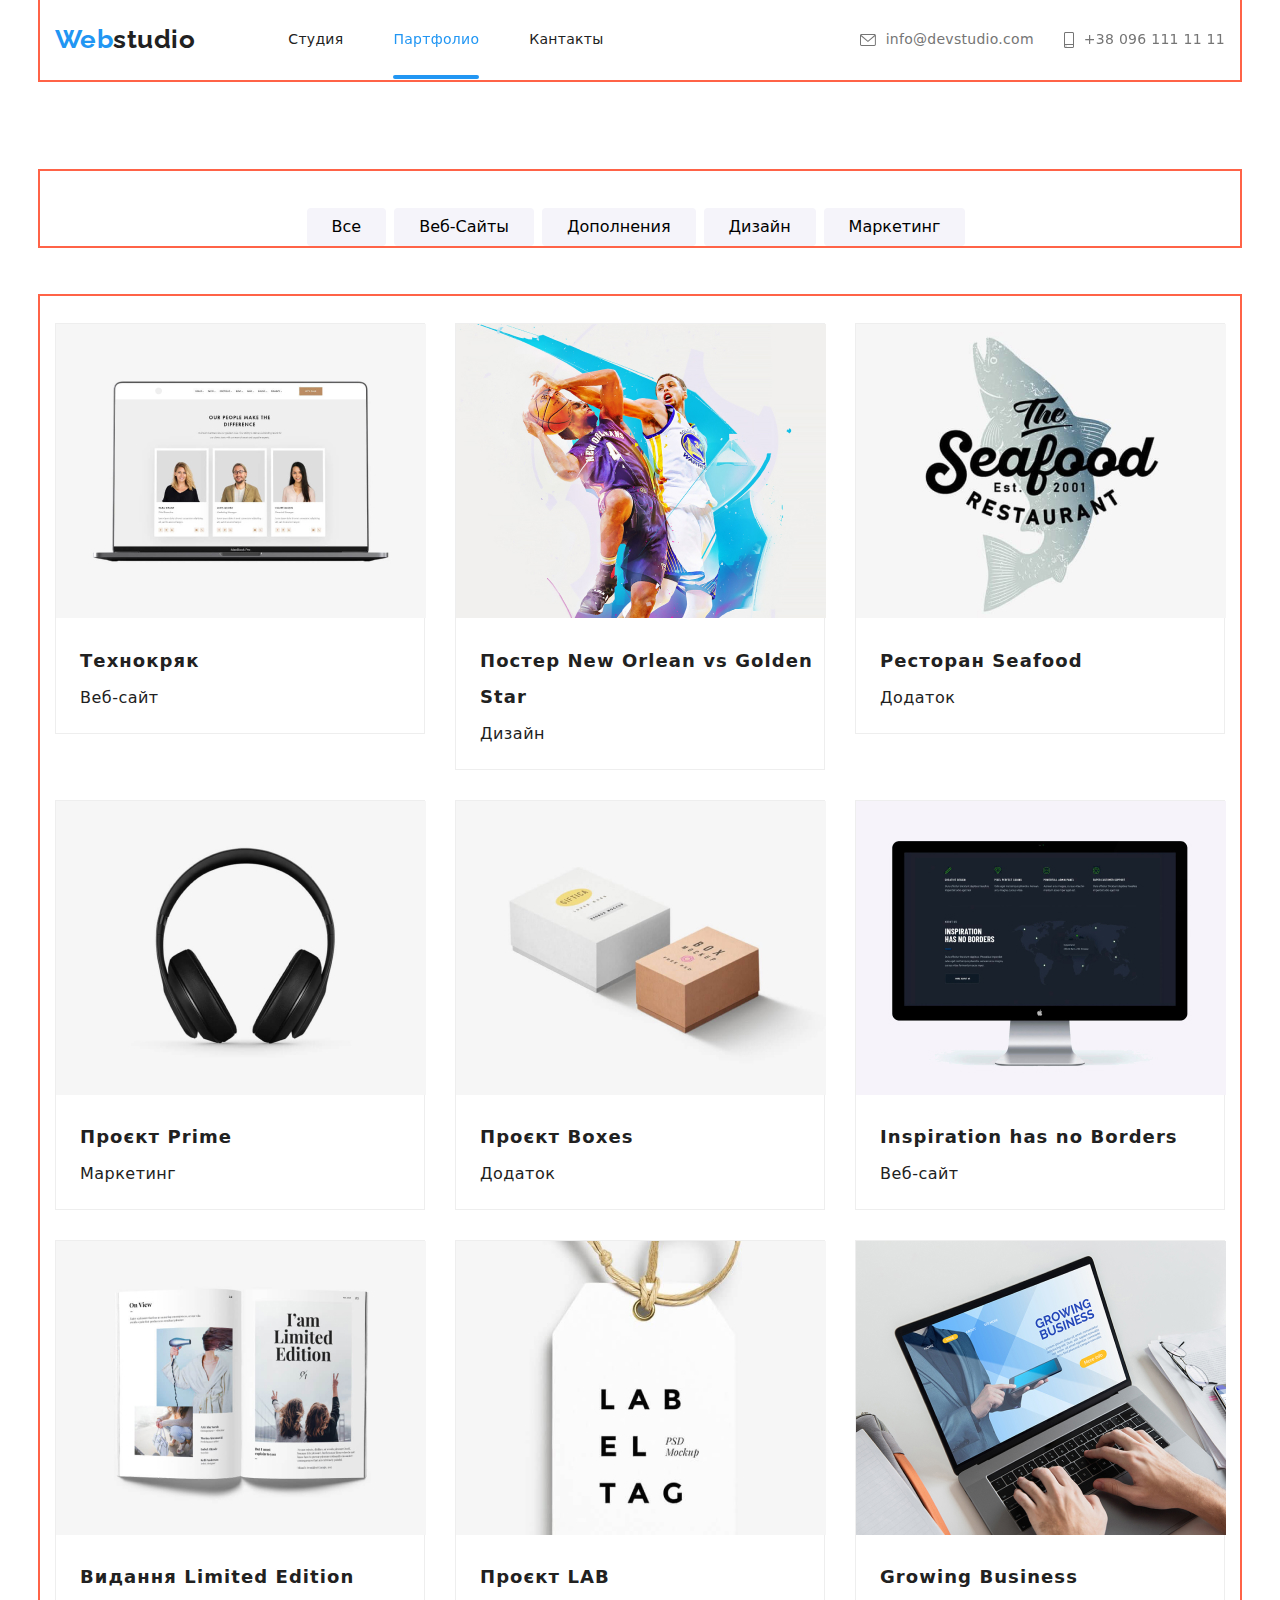
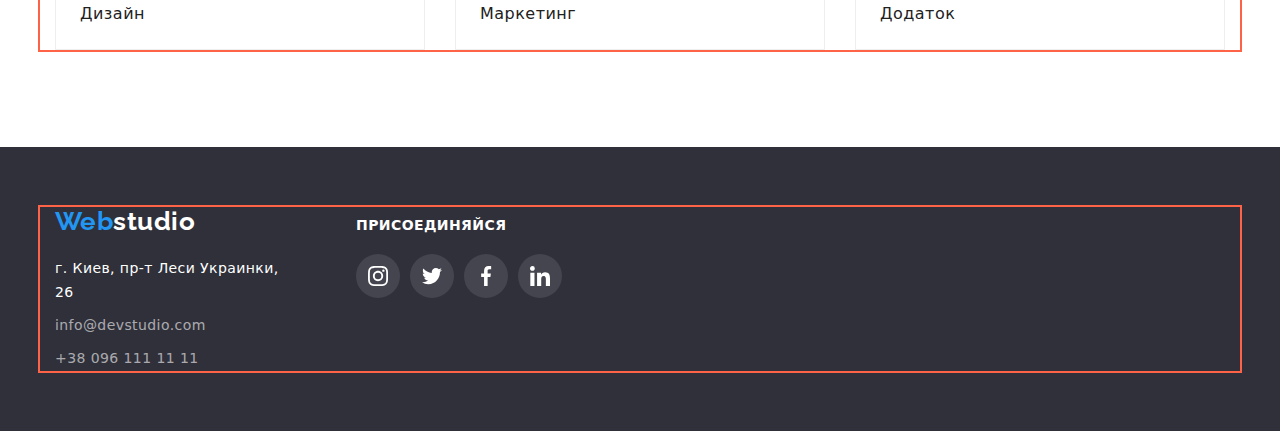
==== portfolio.html @ 95841db0 "скопировал с прошлого" ====
<!DOCTYPE html>
<html lang="ru">
  <head>
    <meta charset="UTF-8" />
    <meta name="viewport" content="width=device-width, initial-scale=1.0" />
    <title>Portfolio</title>
    <link rel="stylesheet" href="./css/styles.css" />
    <link
      href="https://fonts.googleapis.com/css2?family=Raleway:wght@100..900&family=Roboto:wght@100;300;400;500;700;900&display=swap"
      rel="stylesheet"
    />
    <link
      rel="stylesheet"
      href="https://cdnjs.cloudflare.com/ajax/libs/modern-normalize/3.0.1/modern-normalize.min.css"
    />
  </head>

  <body>
    <!-- Шапка Сайта -->
    <header class="page-header">
      <div class="container flex-header">
        <nav class="site-nav">
          <a href="./index.html" class="logo"
            ><span class="accent">Web</span>studio</a
          >
          <ul class="navigation-list list">
            <li class="item">
              <a href="./index.html" class="link">Студия</a>
            </li>
            <li class="item">
              <a href="./portfolio.html" class="link link-current">Партфолио</a>
            </li>
            <li class="item"><a href="" class="link">Кантакты</a></li>
          </ul>
        </nav>
        <address class="address-header">
          <ul class="link-list list">
            <li class="item">
              <a href="mailto:info@devstudio.com" class="link mail">
                <svg class="envelope" width="16" height="12">
                  <use href="./images/symbol-defs.svg#envelope"></use>
                </svg>
                info@devstudio.com</a
              >
            </li>
            <li class="item">
              <a href="tel:+380961111111 " class="link tel">
                <svg class="smartphone" width="10" height="16">
                  <use href="./images/symbol-defs.svg#smartphone"></use>
                </svg>
                +38 096 111 11 11</a
              >
            </li>
          </ul>
        </address>
      </div>
    </header>
    <!-- Главное Наполнение Сайта -->
    <main class="page-main">
      <!-- Навигация Портфолио -->
      <section class="section-button">
        <div class="container">
          <h1 class="zero-button">кнопки</h1>
          <ul class="list list-button">
            <li class="item">
              <button type="button" class="button">Все</button>
            </li>
            <li class="item">
              <button type="button" class="button">Веб-Сайты</button>
            </li>
            <li class="item">
              <button type="button" class="button">Дополнения</button>
            </li>
            <li class="item">
              <button type="button" class="button">Дизайн</button>
            </li>
            <li class="item">
              <button type="button" class="button">Маркетинг</button>
            </li>
          </ul>
        </div>
      </section>
      <!-- Разделы Карточек В Профиле -->
      <section class="section-images">
        <div class="container">
          <h2 class="zero-list">разделы</h2>
          <ul class="list list-images">
            <li class="item">
              <div class="card-text-images">
                <img
                  src="./images/ImageFromPortfolio/ImgPr1.jpg"
                  alt="Технокряк"
                  width="370"
                />
                <h3 class="title">Технокряк</h3>
                <p class="subtitle">Веб-сайт</p>
              </div>
            </li>
            <li class="item">
              <div class="card-text-images">
                <img
                  src="./images/ImageFromPortfolio/ImgPr2.jpg"
                  alt="Постер New Orlean vs Golden Star"
                  width="370"
                />
                <h3 class="title">Постер New Orlean vs Golden Star</h3>
                <p class="subtitle">Дизайн</p>
              </div>
            </li>
            <li class="item">
              <div class="card-text-images">
                <img
                  src="./images/ImageFromPortfolio/ImgPr3.jpg"
                  alt="Ресторан Seafood"
                  width="370"
                />
                <h3 class="title">Ресторан Seafood</h3>
                <p class="subtitle">Додаток</p>
              </div>
            </li>
            <li class="item">
              <div class="card-text-images">
                <img
                  src="./images/ImageFromPortfolio/ImgPr4.jpg"
                  alt="Проєкт Prime"
                  width="370"
                />
                <h3 class="title">Проєкт Prime</h3>
                <p class="subtitle">Маркетинг</p>
              </div>
            </li>
            <li class="item">
              <div class="card-text-images">
                <img
                  src="./images/ImageFromPortfolio/ImgPr5.jpg"
                  alt="Проєкт Boxes"
                  width="370"
                />
                <h3 class="title">Проєкт Boxes</h3>
                <p class="subtitle">Додаток</p>
              </div>
            </li>
            <li class="item">
              <div class="card-text-images">
                <img
                  src="./images/ImageFromPortfolio/ImgPr6.jpg"
                  alt="Inspiration has no Borders"
                  width="370"
                />
                <h3 class="title">Inspiration has no Borders</h3>
                <p class="subtitle">Веб-сайт</p>
              </div>
            </li>
            <li class="item">
              <div class="card-text-images">
                <img
                  src="./images/ImageFromPortfolio/ImgPr7.jpg"
                  alt="Видання Limited Edition"
                  width="370"
                />
                <h3 class="title">Видання Limited Edition</h3>
                <p class="subtitle">Дизайн</p>
              </div>
            </li>
            <li class="item">
              <div class="card-text-images">
                <img
                  src="./images/ImageFromPortfolio/ImgPr8.jpg"
                  alt="Проєкт LAB"
                  width="370"
                />
                <h3 class="title">Проєкт LAB</h3>
                <p class="subtitle">Маркетинг</p>
              </div>
            </li>
            <li class="item">
              <div class="card-text-images">
                <img
                  src="./images/ImageFromPortfolio/ImgPr9.jpg"
                  alt="Growing Business"
                  width="370"
                />
                <h3 class="title">Growing Business</h3>
                <p class="subtitle">Додаток</p>
              </div>
            </li>
          </ul>
        </div>
      </section>
    </main>
    <!-- Футер -->
    <footer class="page-footer">
      <div class="container">
        <div class="div-footer">
          <div class="address-div">
            <a href="./index.html" class="logo"
              ><span class="accent">Web</span>studio</a
            >
            <address class="address-footer">
              <ul class="list link-list-footer">
                <li class="item adrs">
                  <a  href="" class="street-address">г. Киев, пр-т Леси Украинки, 26</a>
                </li>
                <li class="item adrs">
                  <a href="mailto:info@devstudio.com" class="link"
                    >info@devstudio.com</a
                  >
                </li>
                <li class="item ads">
                  <a href="tel:+380961111111" class="link">+38 096 111 11 11</a>
                </li>
              </ul>
            </address>
          </div>
          <div class="socient-link-footer">
            <h2 class="title">Присоединяйся</h2>
            <ul class="social-list-link list">
              <li class="social-link">
                <a href="" class="link-bg-footer">
                  <svg class="social-icon-footer" width="20" height="20">
                    <use href="./images/symbol-defs.svg#instagram"></use>
                  </svg>
                </a>
              </li>
              <li class="social-link">
                <a href="" class="link-bg-footer">
                  <svg class="social-icon-footer" width="20" height="20">
                    <use href="./images/symbol-defs.svg#twitter-1-2"></use>
                  </svg>
                </a>
              </li>
              <li class="social-link">
                <a href="" class="link-bg-footer">
                  <svg class="social-icon-footer" width="20" height="20">
                    <use href="./images/symbol-defs.svg#facebook"></use>
                  </svg>
                </a>
              </li>
              <li class="social-link">
                <a href="" class="link-bg-footer">
                  <svg class="social-icon-footer" width="20" height="20">
                    <use href="./images/symbol-defs.svg#linkedin"></use>
                  </svg>
                </a>
              </li>
            </ul>
          </div>
        </div>
      </div>
    </footer>
  </body>
</html>
---- css/styles.css ----
:root {
  --primary-text-color: #212121;
  --accent-color: #2196f3;
  --secondary-text-color: #757575;
  --white-text-color: #ffffff;
  --grey-button-color: #f5f4fa;
  --cubik-linear:cubic-bezier(0.4, 0, 0.2, 1);
}
/* глобальное оформление/настройки/значения */
html {
  box-sizing: border-box;

  *,
  *::before,
  *::after {
    box-sizing: inherit;
  }
}

body {
  color: var(--primary-text-color);
  font-family: Roboto, sans-serif;
  letter-spacing: 0.03em;
  padding-top: 80px;
  position: relative;
}

.navigation-list .link,
.address-header .link,
.logo,
.address-footer .link {
  text-decoration: none;
}

.list,
.title , .item{
  padding: 0px;
  list-style-type: none;
  margin: 0px;
}

.container {
  width: 1200px;
  padding-left: 15px;
  padding-right: 15px;
  margin-left: auto;
  margin-right: auto;
  outline: 2px solid tomato;
}


/* Оформление header  */

/* Логотив в Шапке и Футере */

.accent {
  color: var(--accent-color);
  font-family: Raleway, sans-serif;
  font-size: 26px;
  font-weight: 700;
  line-height: 1.15;
}
.page-header .logo {
  margin-right: 93px;

  color: var(--primary-text-color);
  font-family: Raleway, sans-serif;

  font-size: 26px;
  font-weight: 700;
  line-height: 1.15;
}
.page-footer .logo {
  color: var(--white-text-color);
  font-family: Raleway;
  font-size: 26px;
  font-weight: 700;
  line-height: 1.15;
  margin-bottom:20px;
}



/* Главная навигация */
.page-header{
  top: 0;
  position: fixed;
  width: 100%;
  background-color: var(--white-text-color);
  z-index: 100;
}
.page-header .container{
  display: flex;
  align-items: center;
  justify-content: space-between;
}

.site-nav {
  align-items: center;
  display: flex;
}
.navigation-list {
  display: flex;
}
.navigation-list .item:not(:last-child) {
  margin-right: 50px;
}

.navigation-list .link,
.navigation-list {
  padding-top: 32px;
  padding-bottom: 32px;

  color: var(--primary-text-color);

  font-size: 14px;
  font-weight: 500;
  line-height: 1.14;
  letter-spacing: 0.02em;

  transition:color 250ms var(--cubik-linear) ;
}

.navigation-list .link:hover,
.navigation-list .link:focus {
  color: var(--accent-color);

}
.navigation-list .link-current {
  color: var(--accent-color);
position: relative;
}
.link-current::after{
  position: absolute;
bottom: 0;

  content: "";
  display: block;
  width: 100%;
  height: 4px;
  background-color: var(--accent-color);
  border-radius: 2px;

}

/*  Оформление mail phone */

.address-header {
  display: flex;
  align-items: center;
  margin-left: auto;
  font-style: normal;
}

.link-list {
  align-items: center;
  display: flex;
justify-content: space-between;
}
.link-list:not(:last-child) {
  margin-right: 30px;
}

.address-header .link {
  color: var(--secondary-text-color);
  transition: color 250ms var(--cubik-linear);

  font-size: 14px;
  font-weight: 500;
  line-height: 1.14;
  letter-spacing: 0.02em;
}

.link-list .link {
  padding-top: 32px;
  padding-bottom: 32px;
}

.link-list .item:not(:last-child) {
  margin-right: 30px;
}

.link-list .link:hover , .link-list .link:focus{ 
  color: var(--accent-color);
}

.mail,
.tel {
  display: flex;
  align-items: center;
}

.envelope,
.smartphone {
  fill: var(--secondary-text-color);
  margin-right: 10px;
  transition: fill 250ms var(--cubik-linear);
}

.mail:hover .envelope,
.mail:focus .envelope,
.tel:hover .smartphone,
.tel:focus .smartphone
{
  fill: var(--accent-color);
}


/* Оформление Main  */


/* оформление hero  */
.hero {
  margin-left: auto;
  margin-right: auto;
  max-width: 1600px;
  text-align: center;
  padding-top: 200px;
  padding-bottom: 200px;

  background-color: #2f303a;
  background-image: url(../images/img-hiro.jpg),
    linear-gradient(to right, rgba(47, 48, 58, 0.4), rgba(47, 48, 58, 0.4));
  background-repeat: no-repeat;
  background-size: contain;
  background-position: center;
}

.hero-title {
  text-align: center;
  margin: 0;
  margin-bottom: 30px;
  margin-left: auto;
  margin-right: auto;
  width: 696px;
  text-transform: uppercase;

  color: #ffffff;

  font-size: 44px;
  font-weight: 900;
  line-height: 1.36;
  letter-spacing: 0.06em;
}
.hero-button {
position: relative;
  display:flex;
margin-left: auto;
margin-right: auto;
  align-items: center;

  border-radius: 4px;
  padding: 10px 32px;
  border: 0px;

  color: #ffffff;
  background-color: #2196f3;
  transition: background-color 250ms var(--cubik-linear),
  color 250ms var(--cubik-linear);

  cursor: pointer;
  font-size: 16px;
  font-weight: 700;
  line-height: 1.87;
  letter-spacing: 0.06em;
}

.hero-button::after{
  
  content: "";
  width: 20px;
  height: 20px;
  background-color: tomato;
  margin-left: 5px;
  transition: transform 250ms var(--cubik-linear);
}

.hero-button:hover::after ,.hero-button:focus::after{
  transform: translateY(-35px);
}

.hero-button::before{
  position: absolute;
  top: 50%;
  right: 32px;
transform: translateY(calc(-50% + 35px));
transition: transform 250ms var(--cubik-linear);

  content: "";
  width: 20px;
  height: 20px;
  background-color: blue;;
}

.hero-button:hover::before ,.hero-button:focus::before{
transform: translateY(-50% );
}

.hero-button:focus,
.hero-button:hover {
  color: var(--accent-color);
  background-color:var(--white-text-color);
}


/* Офорнмление section-warninig */
.zero-title {
  margin: 0;
  color: var(--white-text-color);
}
.section-warning {
  margin-top: 94px;
}

.list-warning {
  display: flex;
}

.list-warning .item {
  margin-left: auto;
  margin-right: auto;
  width: 270px;
}
.list-warning .item:not(:last-child) {
  margin-right: 30px;
}

.list-warning .title {
  margin: 0;
  margin-bottom: 10px;

  font-size: 14px;
  line-height: 1.14;
  letter-spacing: 0.03em;
  text-transform: uppercase;
}

.list-warning .subtitle {
  margin: 0;

  font-size: 14px;
  line-height: 1.71;
  letter-spacing: 0.03em;

  color: var(--secondary-text-color);
}

.warning-bg-icon {
  display: flex;
  width: 270px;
  height: 120px;
  margin-bottom: 30px;
  background-color: var(--grey-button-color);
  border-radius: 4px;
  display: flex;
  justify-content: center;
  align-items: center;
}

/* Оформление "Чем мы занимаемся/section-work" */

.work-list {
  display: flex;
  justify-content: space-between;
}
.work-list{
  height: 294px;
}
.section-work {
  margin-bottom: 94px;
  margin-top: 94px;

}
.section-work .title-work{
    margin-bottom: 50px;
  margin-top: 0px;

  font-size: 36px;
  line-height: 1.16;
  letter-spacing: 0.03em;
  text-align: center;
}

/* Оформление "Наша Каманда/section-team" */
.section-team {
  background-color: #f5f4fa;
  padding-bottom: 94px;
}

.section-team .title-team {
  margin-bottom: 50px;
  margin-top: 0px;
  padding-top: 94px;

  font-size: 36px;
  line-height: 1.16;
  letter-spacing: 0.03em;
  text-align: center;
}

.team-list {
  display: flex;
  align-items: center;
  justify-content: space-between;
}

.team-list .title {
  margin: 0px;
  text-align: center;

  font-size: 16px;
  font-weight: 500;
  line-height: 1.12;
  letter-spacing: 0.03em;
}

.team-list .subtitle {
  margin: 0;
  margin-top: 10px;
  color: var(--secondary-text-color);
  text-align: center;
}

.card-text {
  background-color: var(--white-text-color);
  box-shadow: 0px 2px 1px 0px rgba(0, 0, 0, 0.2),
    0px 1px 1px 0px rgba(0, 0, 0, 0.14), 0px 1px 3px 0px rgba(0, 0, 0, 0.12);
}


/* Оформление иконок */

.social-list-link {
  display: flex;
  padding: 0px;
  justify-content: space-between;
  width: 206px;
  margin-right: auto;
  margin-left: auto;
}

.social-icon {
  fill: #afb1b8;
}

.link-bg {
  display: block;
  padding-top: 12px;
  padding-bottom: 12px;
  width: 44px;
  height: 44px;
  border-radius: 50%;
  text-align: center;
  margin-bottom: 30px;
  margin-top: 16px;
}

.link-bg:hover,
.link-bg:focus {
  border-radius: 50%;
  background-color: var(--accent-color);
}

.link-bg:hover .social-icon,
.link-bg:focus .social-icon {
  fill: var(--white-text-color);
}

/* Оформление Постоянных Клиентов/section-company */

.section-company{
  margin-top: 94px;
  margin-bottom: 94px;
}

.list-company{
  display: flex;
  justify-content: space-between;
}

.section-company .title-company{
  margin-bottom: 50px;
  text-align: center;
}

.list-company .item{
  height: 92px;
}

.icon-company{
  fill:#AFB1B8 ;
  width: 170px;
  height: 92px;
border:1px solid #AFB1B8;
border-radius: 4px;
}

.icon-company:hover ,.icon-company:focus{
    fill:var(--accent-color) ;
border:1px solid var(--accent-color);
border-radius: 4px;
}


/* main portfolio */


/* Оформление Навигация Портфолио  */
.section-button {
  align-items: center;
  margin-top: 91px;
}

.list-button {
  display: flex;
  justify-content:center;
  height: 38px;
}

.zero-button {
  color: var(--white-text-color);
  margin: 0px;
}

.list-button .button {
  padding: 6px 25px;
  border: 0;
  border-radius: 4px;

  background-color: var(--grey-button-color);
  font-size: 16px;
  font-weight: 500;
  line-height: 1.62;
}

.list-button .item {
  margin-right: 8px;
  margin-bottom: 16px;
}

.list-button .button:hover,
.list-button .button:focus {
  background-color: var(--accent-color);
  color: var(--white-text-color);
  box-shadow: 0px 2px 2px 0px rgba(0, 0, 0, 0.12),
    0px 1px 2px 0px rgba(0, 0, 0, 0.08), 0px 3px 1px 0px rgba(0, 0, 0, 0.1);
}


/* Оформление Раздела Карточек В Профиле */
.section-images {
  margin-bottom: 97px;
  margin-top: 50px;
}

.list-images {
  display: flex;
  flex-wrap: wrap;
  justify-content: space-between;
}

.zero-list {
  color: var(--white-text-color);
  margin: 0px;
}

.list-images .title {
  font-size: 18px;
  line-height: 2;
  letter-spacing: 0.06em;
  margin: 0;
  margin-bottom: 4px;
  margin-top: 20px;
  margin-left: 24px;
}
.list-images .subtitle {
  font-size: 16px;
  font-weight: 400;
  line-height: 1.87;
  margin: 0;
  margin-bottom: 20px;
  margin-left: 24px;
}

.list-images .item {
  margin-right: 30px;
  margin-bottom: 30px;
}

.list-images .item:nth-child(3n) {
  margin-right: 0px;
}
.list-images .item:nth-last-child(-n + 3) {
  margin-bottom: 0px;
}

.card-text-images {
  width: 370px;
  border: 1px solid rgb(238, 238, 238);
}

.card-text-images:hover,
.card-text-images:focus {
  box-shadow: 1px 4px 6px 0px rgba(0, 0, 0, 0.16),
    0px 4px 4px 0px rgba(0, 0, 0, 0.06), 0px 1px 1px 0px rgba(0, 0, 0, 0.12);
}




/* Оформление Футера  */

.div-footer {
  display: flex;
  align-items: baseline;
}

.page-footer {
  background-color: #2f303a;
  padding-top: 60px;
  padding-bottom: 60px;
}

.address-div {
  width: 231px;
  margin-right: 70px;
}

.street-address{
  display: inline-block;
font-size: 14px;
line-height: 1.71;
letter-spacing: 0.03em;
color: var(--white-text-color);
font-style: normal;
text-decoration: none;
margin-top:20px ;
}

.link-list-footer .link {
font-style: normal;
color: rgba(255, 255, 255, 0.6);
font-size: 14px;
line-height: 1.71;
letter-spacing: 0.03em;
}

.link-list-footer .link:hover,
.link-list-footer .link :focus,
.link-list-footer .street-address:hover,
.link-list-footer .street-address:focus {
  color: var(--accent-color);
}

.link-list-footer .adrs:not(:last-child) {
  margin-bottom: 9px;
}


/* Оформление "Присоединяйся" */

.socient-link-footer {
  width: 206px;
}

.socient-link-footer .title {
  color: var(--white-text-color);
  font-size: 14px;
  font-weight: 700;
  line-height: 1.14;
  letter-spacing: 0.03em;
  text-transform: uppercase;
  margin-bottom: 20px;
}

/* Иконки  */
.social-icon-footer {
  fill: var(--white-text-color);
}

.link-bg-footer   {
  display: block;
  padding-top: 12px;
  padding-bottom: 12px;
  width: 44px;
  height: 44px;
  border-radius: 50%;
  text-align: center;
  background-color: rgba(255, 255, 255, 0.1);
}

.link-bg-footer:hover,
.link-bg-footer:focus {
  background-color: var(--accent-color);
}
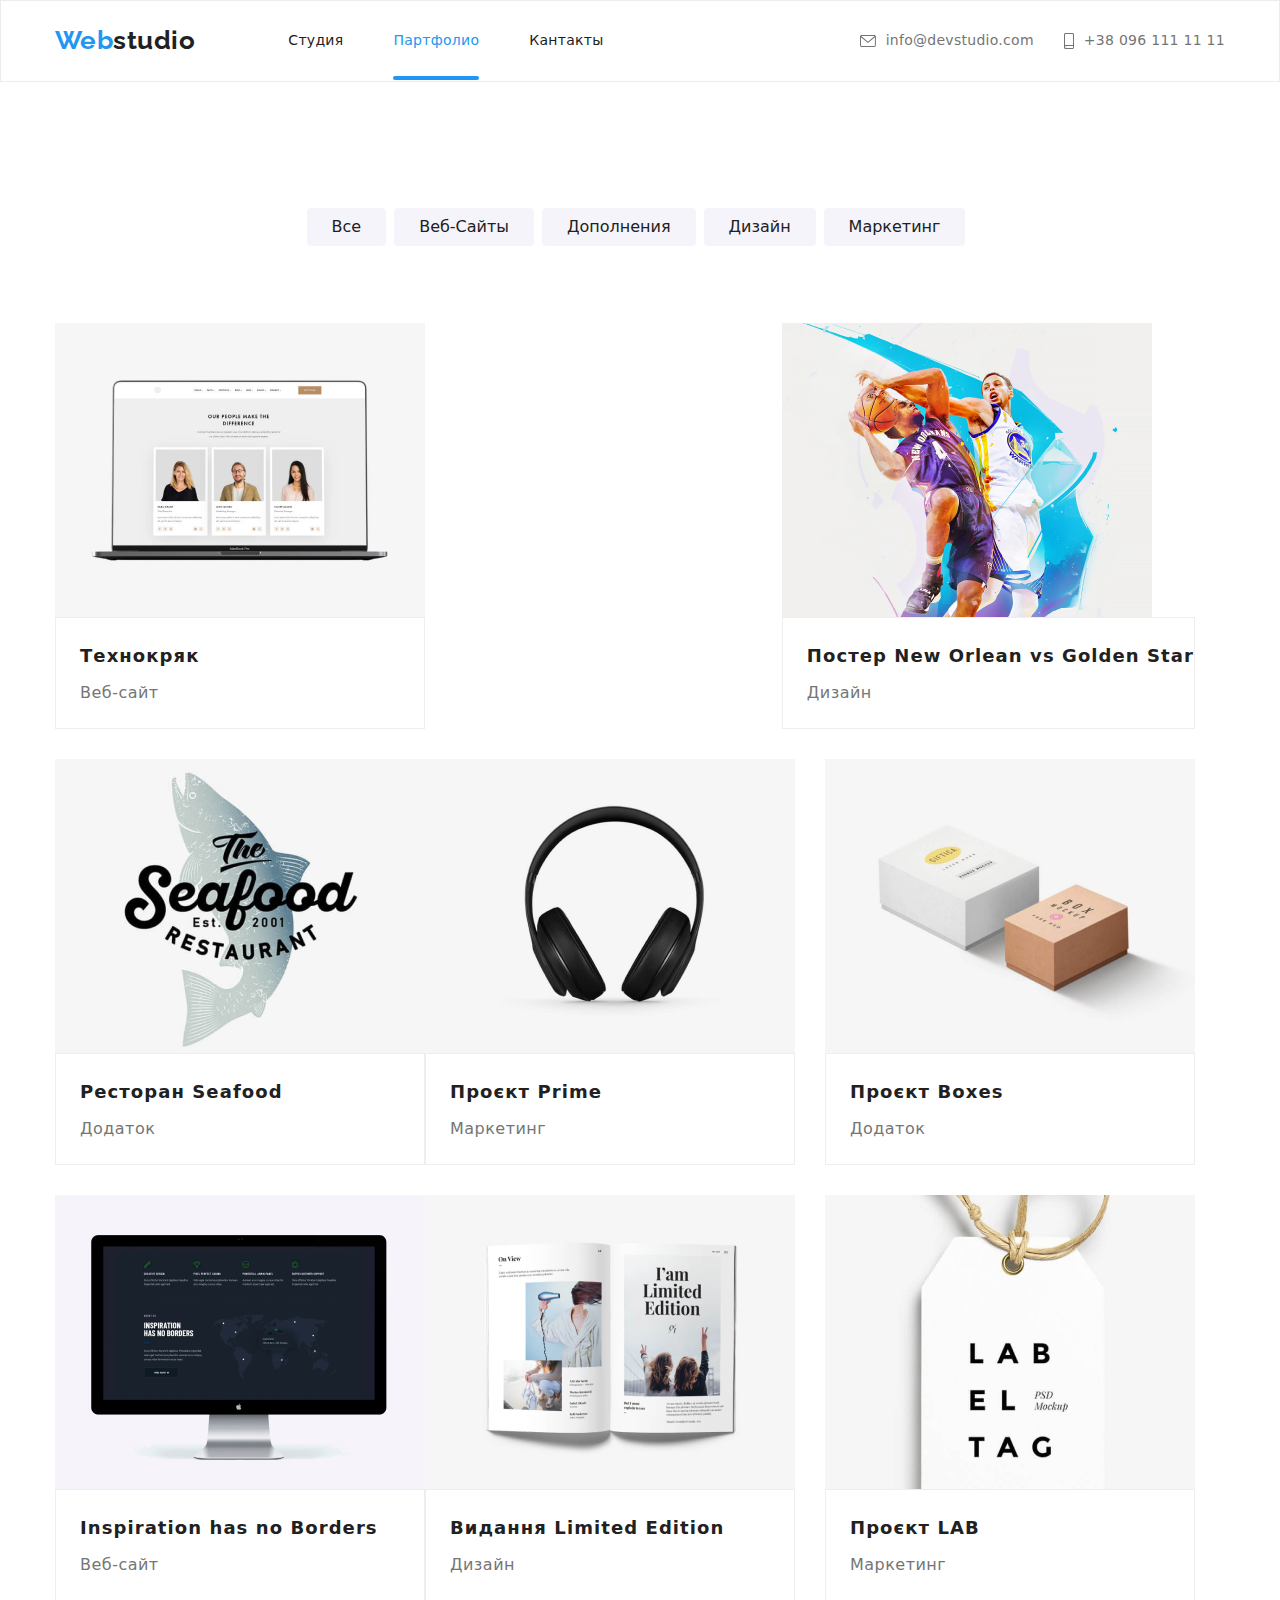
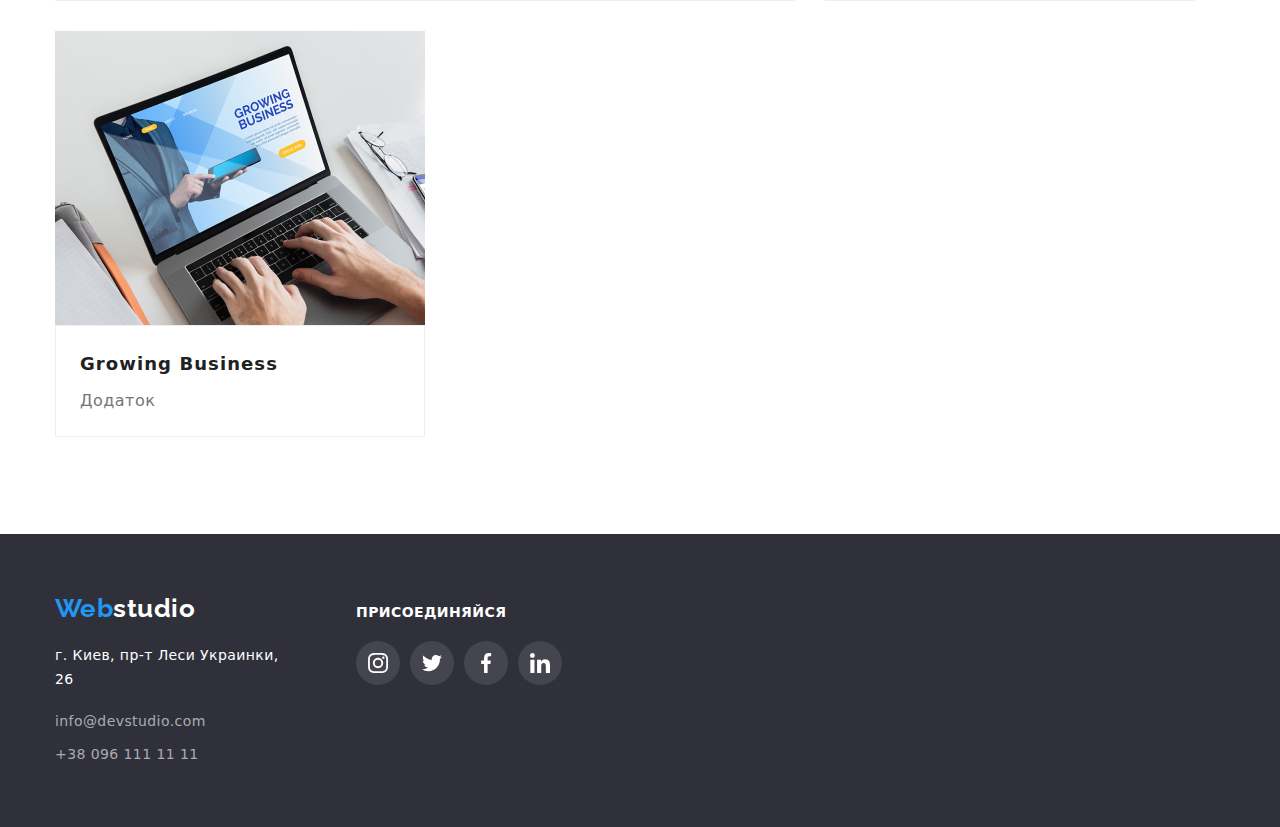
==== commit e3bc094e: "скопировал прошлую работу пятого номера" ====
--- a/portfolio.html
+++ b/portfolio.html
@@ -86,103 +86,211 @@
           <h2 class="zero-list">разделы</h2>
           <ul class="list list-images">
             <li class="item">
-              <div class="card-text-images">
-                <img
-                  src="./images/ImageFromPortfolio/ImgPr1.jpg"
-                  alt="Технокряк"
-                  width="370"
-                />
-                <h3 class="title">Технокряк</h3>
-                <p class="subtitle">Веб-сайт</p>
-              </div>
-            </li>
-            <li class="item">
-              <div class="card-text-images">
-                <img
-                  src="./images/ImageFromPortfolio/ImgPr2.jpg"
-                  alt="Постер New Orlean vs Golden Star"
-                  width="370"
-                />
-                <h3 class="title">Постер New Orlean vs Golden Star</h3>
-                <p class="subtitle">Дизайн</p>
-              </div>
-            </li>
-            <li class="item">
-              <div class="card-text-images">
-                <img
-                  src="./images/ImageFromPortfolio/ImgPr3.jpg"
-                  alt="Ресторан Seafood"
-                  width="370"
-                />
-                <h3 class="title">Ресторан Seafood</h3>
-                <p class="subtitle">Додаток</p>
-              </div>
-            </li>
-            <li class="item">
-              <div class="card-text-images">
-                <img
-                  src="./images/ImageFromPortfolio/ImgPr4.jpg"
-                  alt="Проєкт Prime"
-                  width="370"
-                />
-                <h3 class="title">Проєкт Prime</h3>
-                <p class="subtitle">Маркетинг</p>
-              </div>
-            </li>
-            <li class="item">
-              <div class="card-text-images">
-                <img
-                  src="./images/ImageFromPortfolio/ImgPr5.jpg"
-                  alt="Проєкт Boxes"
-                  width="370"
-                />
-                <h3 class="title">Проєкт Boxes</h3>
-                <p class="subtitle">Додаток</p>
-              </div>
-            </li>
-            <li class="item">
-              <div class="card-text-images">
-                <img
-                  src="./images/ImageFromPortfolio/ImgPr6.jpg"
-                  alt="Inspiration has no Borders"
-                  width="370"
-                />
-                <h3 class="title">Inspiration has no Borders</h3>
-                <p class="subtitle">Веб-сайт</p>
-              </div>
-            </li>
-            <li class="item">
-              <div class="card-text-images">
-                <img
-                  src="./images/ImageFromPortfolio/ImgPr7.jpg"
-                  alt="Видання Limited Edition"
-                  width="370"
-                />
-                <h3 class="title">Видання Limited Edition</h3>
-                <p class="subtitle">Дизайн</p>
-              </div>
-            </li>
-            <li class="item">
-              <div class="card-text-images">
-                <img
-                  src="./images/ImageFromPortfolio/ImgPr8.jpg"
-                  alt="Проєкт LAB"
-                  width="370"
-                />
-                <h3 class="title">Проєкт LAB</h3>
-                <p class="subtitle">Маркетинг</p>
-              </div>
-            </li>
-            <li class="item">
+              <a href="" class="card-link link">
+                <div class="card-text-images">
+                  <img
+                    src="./images/ImageFromPortfolio/ImgPr1.jpg"
+                    alt="Технокряк"
+                    width="370"
+                  />
+                  <div class="overlay">
+                    <p>
+                      Ресурс предлагает комплексные предложения с разным уровнем
+                      функционала и сервисов. Все это позволит посетителю
+                      получить исчерпывающие сведения о компании или частном
+                      лице
+                    </p>
+                  </div>
+                </div>
+                <div class="text-of-card">
+                  <h3 class="title">Технокряк</h3>
+                  <p class="subtitle">Веб-сайт</p>
+                </div>
+              </a>
+            </li>
+            <li class="item">
+              <a href="" class="card-link link">
+                <div class="card-text-images">
+                  <img
+                    src="./images/ImageFromPortfolio/ImgPr2.jpg"
+                    alt="Постер New Orlean vs Golden Star"
+                    width="370"
+                  />
+                  <div class="overlay">
+                    <p>
+                      Ресурс предлагает комплексные предложения с разным уровнем
+                      функционала и сервисов. Все это позволит посетителю
+                      получить исчерпывающие сведения о компании или частном
+                      лице
+                    </p>
+                  </div>
+                </div>
+                <div class="text-of-card">
+                  <h3 class="title">Постер New Orlean vs Golden Star</h3>
+                  <p class="subtitle">Дизайн</p>
+                </div>
+              </a>
+            </li>
+            <li class="item">
+              <a href="" class="card-link link">
+                <div class="card-text-images">
+                  <img
+                    src="./images/ImageFromPortfolio/ImgPr3.jpg"
+                    alt="Ресторан Seafood"
+                    width="370"
+                  />
+                  <div class="overlay">
+                    <p>
+                      Ресурс предлагает комплексные предложения с разным уровнем
+                      функционала и сервисов. Все это позволит посетителю
+                      получить исчерпывающие сведения о компании или частном
+                      лице
+                    </p>
+                  </div>
+                </div>
+                <div class="text-of-card">
+                  <h3 class="title">Ресторан Seafood</h3>
+                  <p class="subtitle">Додаток</p>
+                </div>
+              </a>
+            </li>
+            <li class="item">
+              <a href="" class="card-link link">
+                <div class="card-text-images">
+                  <img
+                    src="./images/ImageFromPortfolio/ImgPr4.jpg"
+                    alt="Проєкт Prime"
+                    width="370"
+                  />
+                  <div class="overlay">
+                    <p>
+                      Ресурс предлагает комплексные предложения с разным уровнем
+                      функционала и сервисов. Все это позволит посетителю
+                      получить исчерпывающие сведения о компании или частном
+                      лице
+                    </p>
+                  </div>
+                </div>
+                <div class="text-of-card">
+                  <h3 class="title">Проєкт Prime</h3>
+                  <p class="subtitle">Маркетинг</p>
+                </div>
+              </a>
+            </li>
+            <li class="item">
+              <a href="" class="card-link link">
+                <div class="card-text-images">
+                  <img
+                    src="./images/ImageFromPortfolio/ImgPr5.jpg"
+                    alt="Проєкт Boxes"
+                    width="370"
+                  />
+                  <div class="overlay">
+                    <p>
+                      Ресурс предлагает комплексные предложения с разным уровнем
+                      функционала и сервисов. Все это позволит посетителю
+                      получить исчерпывающие сведения о компании или частном
+                      лице
+                    </p>
+                  </div>
+                </div>
+                <div class="text-of-card">
+                  <h3 class="title">Проєкт Boxes</h3>
+                  <p class="subtitle">Додаток</p>
+                </div>
+              </a>
+            </li>
+            <li class="item">
+              <a href="" class="card-link link">
+                <div class="card-text-images">
+                  <img
+                    src="./images/ImageFromPortfolio/ImgPr6.jpg"
+                    alt="Inspiration has no Borders"
+                    width="370"
+                  />
+                  <div class="overlay">
+                    <p>
+                      Ресурс предлагает комплексные предложения с разным уровнем
+                      функционала и сервисов. Все это позволит посетителю
+                      получить исчерпывающие сведения о компании или частном
+                      лице
+                    </p>
+                  </div>
+                </div>
+                <div class="text-of-card">
+                  <h3 class="title">Inspiration has no Borders</h3>
+                  <p class="subtitle">Веб-сайт</p>
+                </div>
+              </a>
+            </li>
+            <li class="item">
+              <a href="" class="card-link link">
+                <div class="card-text-images">
+                  <img
+                    src="./images/ImageFromPortfolio/ImgPr7.jpg"
+                    alt="Видання Limited Edition"
+                    width="370"
+                  />
+                  <div class="overlay">
+                    <p>
+                      Ресурс предлагает комплексные предложения с разным уровнем
+                      функционала и сервисов. Все это позволит посетителю
+                      получить исчерпывающие сведения о компании или частном
+                      лице
+                    </p>
+                  </div>
+                </div>
+                <div class="text-of-card">
+                  <h3 class="title">Видання Limited Edition</h3>
+                  <p class="subtitle">Дизайн</p>
+                </div>
+              </a>
+            </li>
+            <li class="item">
+              <a href="" class="card-link link">
+                <div class="card-text-images">
+                  <img
+                    src="./images/ImageFromPortfolio/ImgPr8.jpg"
+                    alt="Проєкт LAB"
+                    width="370"
+                  />
+                  <div class="overlay">
+                    <p>
+                      Ресурс предлагает комплексные предложения с разным уровнем
+                      функционала и сервисов. Все это позволит посетителю
+                      получить исчерпывающие сведения о компании или частном
+                      лице
+                    </p>
+                  </div>
+                </div>
+                <div class="text-of-card">
+                  <h3 class="title">Проєкт LAB</h3>
+                  <p class="subtitle">Маркетинг</p>
+                </div>
+              </a>
+            </li>
+            <li class="item">
+              <a href="" class="card-link link">
               <div class="card-text-images">
                 <img
                   src="./images/ImageFromPortfolio/ImgPr9.jpg"
                   alt="Growing Business"
                   width="370"
                 />
+<div class="overlay">
+                    <p>
+                      Ресурс предлагает комплексные предложения с разным уровнем
+                      функционала и сервисов. Все это позволит посетителю
+                      получить исчерпывающие сведения о компании или частном
+                      лице
+                    </p>
+                  </div>
+                </div>
+<div class="text-of-card">
                 <h3 class="title">Growing Business</h3>
                 <p class="subtitle">Додаток</p>
               </div>
+              </a>
             </li>
           </ul>
         </div>
@@ -199,7 +307,9 @@
             <address class="address-footer">
               <ul class="list link-list-footer">
                 <li class="item adrs">
-                  <a  href="" class="street-address">г. Киев, пр-т Леси Украинки, 26</a>
+                  <a href="" class="street-address"
+                    >г. Киев, пр-т Леси Украинки, 26</a
+                  >
                 </li>
                 <li class="item adrs">
                   <a href="mailto:info@devstudio.com" class="link"
@@ -249,4 +359,4 @@
       </div>
     </footer>
   </body>
-</html>+</html>
--- a/css/styles.css
+++ b/css/styles.css
@@ -28,7 +28,7 @@
 .navigation-list .link,
 .address-header .link,
 .logo,
-.address-footer .link {
+.address-footer .link, .link {
   text-decoration: none;
 }
 
@@ -45,7 +45,7 @@
   padding-right: 15px;
   margin-left: auto;
   margin-right: auto;
-  outline: 2px solid tomato;
+
 }
 
 
@@ -83,11 +83,12 @@
 
 /* Главная навигация */
 .page-header{
+  position: fixed;
   top: 0;
-  position: fixed;
   width: 100%;
   background-color: var(--white-text-color);
   z-index: 100;
+  border: 1px solid rgba(236, 236, 236, 1)
 }
 .page-header .container{
   display: flex;
@@ -248,6 +249,7 @@
 margin-left: auto;
 margin-right: auto;
   align-items: center;
+  overflow: hidden;
 
   border-radius: 4px;
   padding: 10px 32px;
@@ -266,11 +268,11 @@
 }
 
 .hero-button::after{
-  
-  content: "";
+  background-image:url(../images/finger.png);
+background-size: contain;
+content:"" ;
   width: 20px;
   height: 20px;
-  background-color: tomato;
   margin-left: 5px;
   transition: transform 250ms var(--cubik-linear);
 }
@@ -289,7 +291,9 @@
   content: "";
   width: 20px;
   height: 20px;
-  background-color: blue;;
+  background-image: url(../images/galockka.png);
+  background-size: contain;
+
 }
 
 .hero-button:hover::before ,.hero-button:focus::before{
@@ -303,6 +307,47 @@
 }
 
 
+/* Оформление модального окна */
+
+.backdrop{
+
+  position: fixed;
+  z-index: 200;
+  width: 100%;
+  height: 100%;
+  top: 0;
+  left: 0;
+  background-color: rgba(0, 0, 0, 0.2);
+  border: 1px solid rgba(0, 0, 0, 0.1);
+  transition: opacity 250ms var(--cubik-linear);
+}
+
+.backdrop.is-hidden{
+  opacity: 0;
+  pointer-events: none;
+}
+
+.modal{
+  position: absolute;
+  width: 528px;
+  height: 581px;
+  background-color: var(--white-text-color);
+  top: 50%;
+  left: 50%;
+  transform: translate(-50% , -50%);
+
+}
+
+.modal-button{
+  position: absolute;
+  margin-right: 15px;
+  margin-top: 15px;
+  right: 0;
+  width: 30px;
+  height: 30px;
+  border: 1px solid red;
+}
+
 /* Офорнмление section-warninig */
 .zero-title {
   margin: 0;
@@ -332,7 +377,8 @@
   font-size: 14px;
   line-height: 1.14;
   letter-spacing: 0.03em;
-  text-transform: uppercase;
+  text-
+  : uppercase;
 }
 
 .list-warning .subtitle {
@@ -363,8 +409,9 @@
   display: flex;
   justify-content: space-between;
 }
-.work-list{
-  height: 294px;
+img{
+  display: block;
+  
 }
 .section-work {
   margin-bottom: 94px;
@@ -380,6 +427,29 @@
   letter-spacing: 0.03em;
   text-align: center;
 }
+.work-list .item{
+  position: relative;
+}
+.top-card{
+  display: flex;
+justify-content: center;
+align-items: center;
+  position: absolute;
+  bottom: 0;
+  content: "";
+
+  width: 100%;
+  height: 70px;
+  background-color:rgba(47, 48, 58, 0.8);
+font-family: Roboto;
+font-size: 14px;
+font-weight: 700;
+line-height: 1.14;
+letter-spacing: 0.03em;
+text-transform: uppercase;
+color: var(--white-text-color);
+}
+
 
 /* Оформление "Наша Каманда/section-team" */
 .section-team {
@@ -405,7 +475,7 @@
 }
 
 .team-list .title {
-  margin: 0px;
+  margin-top: 30px;
   text-align: center;
 
   font-size: 16px;
@@ -453,6 +523,10 @@
   text-align: center;
   margin-bottom: 30px;
   margin-top: 16px;
+  background-color: var(--white-text-color);
+    border-radius: 0;
+transition: background-color 250ms var(--cubik-linear), border-radius 250ms cubic-bezier(0.4, 0, 0.2, 1) ;
+
 }
 
 .link-bg:hover,
@@ -461,6 +535,11 @@
   background-color: var(--accent-color);
 }
 
+.link-bg .social-icon{
+  fill: #AFB1B8;
+;
+    transition: fill 250ms var(--cubik-linear);
+}
 .link-bg:hover .social-icon,
 .link-bg:focus .social-icon {
   fill: var(--white-text-color);
@@ -493,6 +572,7 @@
   height: 92px;
 border:1px solid #AFB1B8;
 border-radius: 4px;
+transition: fill 250ms var(--cubik-linear);
 }
 
 .icon-company:hover ,.icon-company:focus{
@@ -528,9 +608,14 @@
   border-radius: 4px;
 
   background-color: var(--grey-button-color);
+  color:var(--primary-text-color) ;
   font-size: 16px;
   font-weight: 500;
   line-height: 1.62;
+  transition: color 250ms var(--cubik-linear), background-color 250ms var(--cubik-linear),
+  box-shadow 250ms var(--cubik-linear) ;
+box-shadow: none;
+
 }
 
 .list-button .item {
@@ -553,18 +638,42 @@
   margin-top: 50px;
 }
 
-.list-images {
-  display: flex;
-  flex-wrap: wrap;
-  justify-content: space-between;
-}
-
 .zero-list {
   color: var(--white-text-color);
   margin: 0px;
 }
 
-.list-images .title {
+.list-images {
+  display: flex;
+  flex-wrap: wrap;
+  justify-content: space-between;
+}
+
+.list-images .item {
+  transition:box-shadow 250ms var(--cubik-linear);
+  margin-right: 30px;
+  margin-bottom: 30px;
+  
+}
+
+.list-images .item:nth-child(3n) {
+  margin-right: 0px;
+}
+.list-images .item:nth-last-child(-n + 3) {
+  margin-bottom: 0px;
+}
+
+.list-images .item:hover,
+.list-images .item:focus {
+  box-shadow: 1px 4px 6px 0px rgba(0, 0, 0, 0.16),
+    0px 4px 4px 0px rgba(0, 0, 0, 0.06), 0px 1px 1px 0px rgba(0, 0, 0, 0.12);
+}
+
+
+.text-of-card{
+  border: 1px solid rgba(238, 238, 238, 1)
+}
+.text-of-card .title {
   font-size: 18px;
   line-height: 2;
   letter-spacing: 0.06em;
@@ -573,40 +682,55 @@
   margin-top: 20px;
   margin-left: 24px;
 }
-.list-images .subtitle {
-  font-size: 16px;
-  font-weight: 400;
-  line-height: 1.87;
+
+.text-of-card .subtitle{
+font-size: 16px;
+font-weight: 400;
+line-height: 1.87;
   margin: 0;
   margin-bottom: 20px;
   margin-left: 24px;
-}
-
-.list-images .item {
-  margin-right: 30px;
-  margin-bottom: 30px;
-}
-
-.list-images .item:nth-child(3n) {
-  margin-right: 0px;
-}
-.list-images .item:nth-last-child(-n + 3) {
-  margin-bottom: 0px;
-}
+
+color: var(--secondary-text-color);
+}
+
+.card-link {
+  color: var(--primary-text-color); 
+}
+
 
 .card-text-images {
+  position: relative;
   width: 370px;
-  border: 1px solid rgb(238, 238, 238);
-}
-
-.card-text-images:hover,
-.card-text-images:focus {
-  box-shadow: 1px 4px 6px 0px rgba(0, 0, 0, 0.16),
-    0px 4px 4px 0px rgba(0, 0, 0, 0.06), 0px 1px 1px 0px rgba(0, 0, 0, 0.12);
-}
-
-
-
+  border: 1px stroke rgb(238, 238, 238);
+  box-shadow: none ;
+  overflow: hidden;
+}
+
+.overlay{
+
+position: absolute;
+width: 100%;
+height: 100%;
+top: 0;
+left: 0;
+transform: translateY(100%);
+opacity:0;
+background-color: rgba(33, 150, 243, 0.9);
+transition: transform 250ms var(--cubik-linear) , opacity 250ms var(--cubik-linear);
+
+padding-left:24px ;
+padding-top: 63px;
+margin-bottom: 0;
+font-size: 18px;
+line-height: 28px;
+color: var(--white-text-color);
+}
+
+.card-link:hover .overlay , .card-text-images:focus .card-hidden{
+  transform: translateY(0%);
+opacity: 1;
+} 
 
 /* Оформление Футера  */
 
@@ -635,6 +759,8 @@
 font-style: normal;
 text-decoration: none;
 margin-top:20px ;
+margin-bottom: 9px;
+transition: color 250ms var(--cubik-linear);
 }
 
 .link-list-footer .link {
@@ -643,6 +769,7 @@
 font-size: 14px;
 line-height: 1.71;
 letter-spacing: 0.03em;
+transition: color 250ms var(--cubik-linear);
 }
 
 .link-list-footer .link:hover,
@@ -676,6 +803,7 @@
 /* Иконки  */
 .social-icon-footer {
   fill: var(--white-text-color);
+
 }
 
 .link-bg-footer   {
@@ -687,6 +815,7 @@
   border-radius: 50%;
   text-align: center;
   background-color: rgba(255, 255, 255, 0.1);
+    transition: background-color 250ms var(--cubik-linear);
 }
 
 .link-bg-footer:hover,
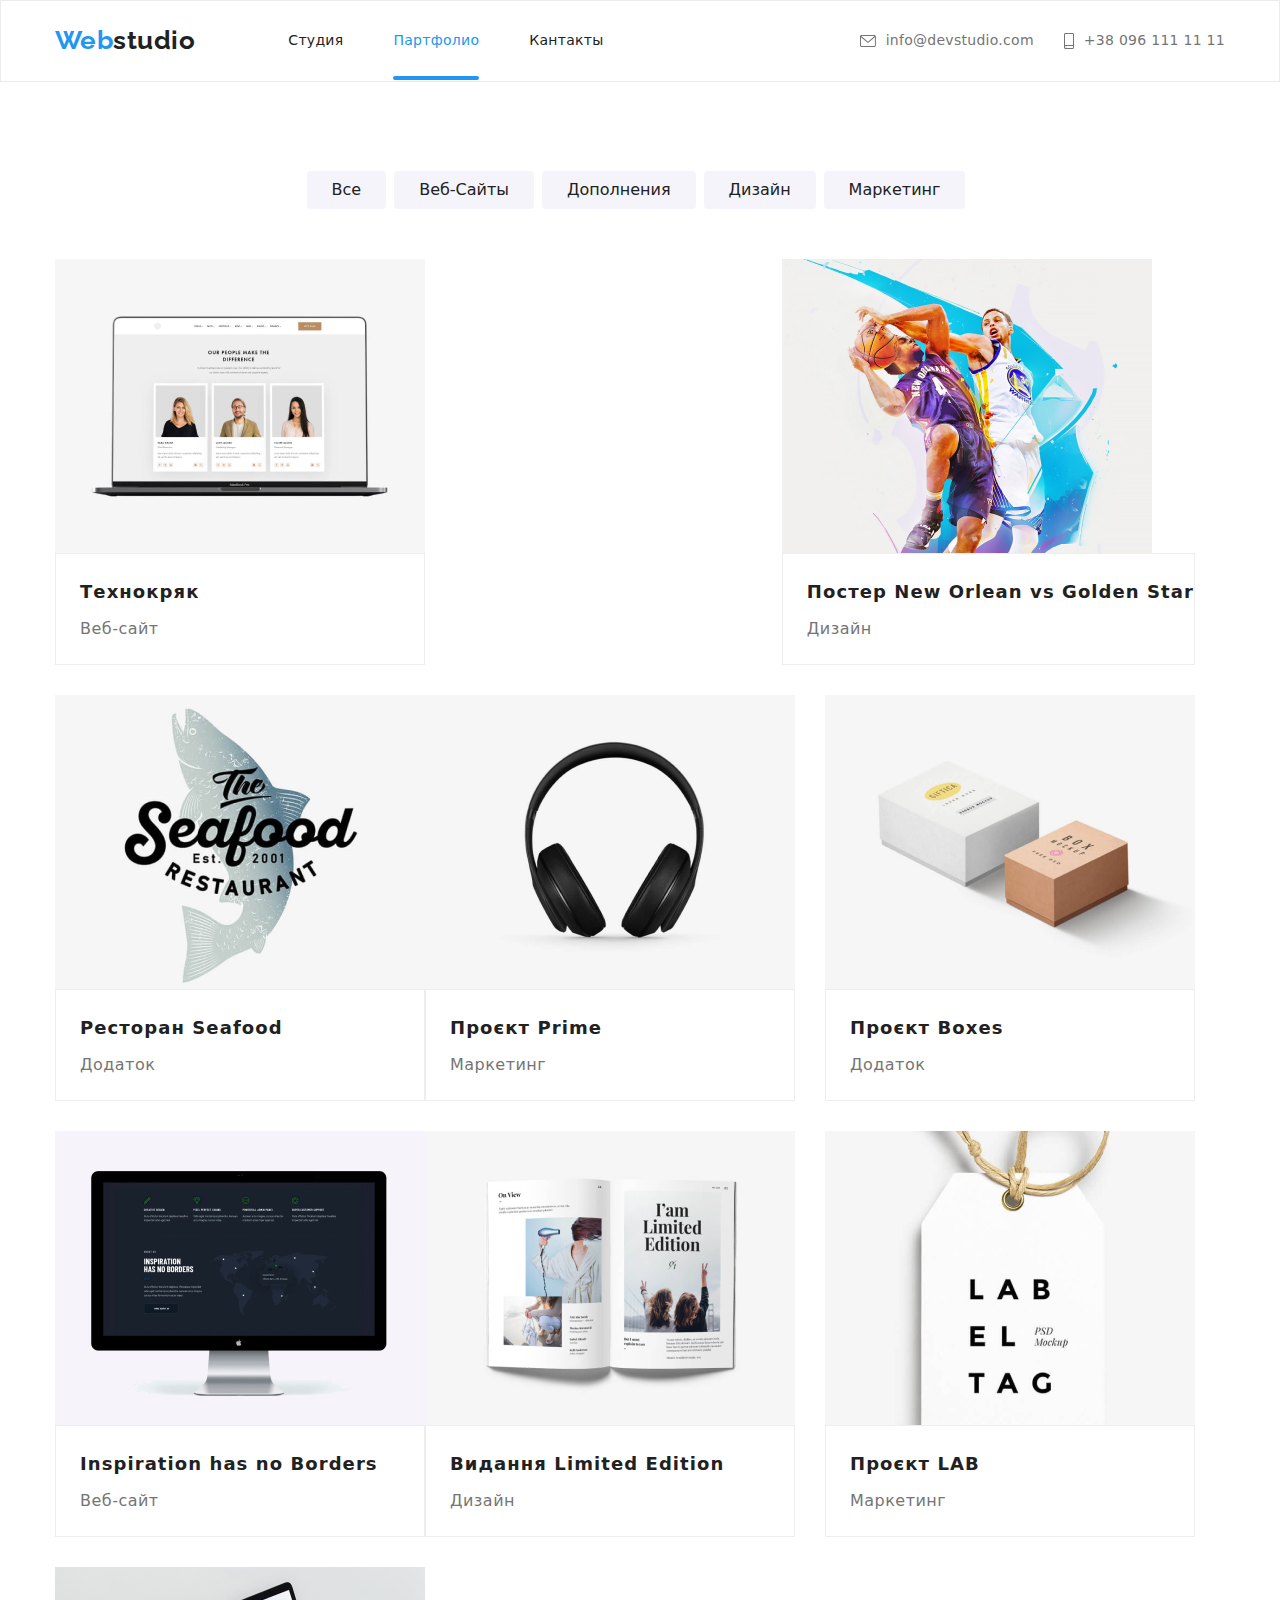
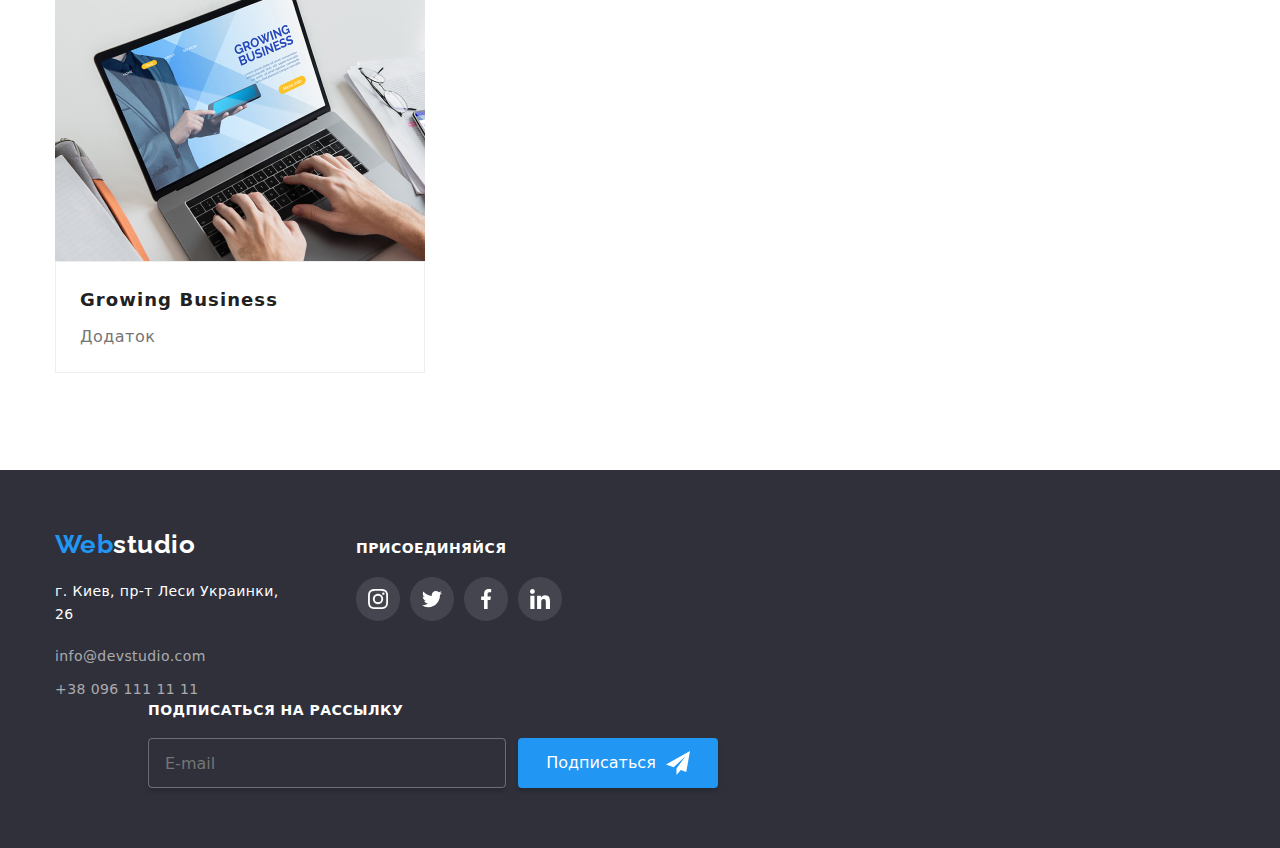
==== commit eff810c3: "сделал домашнее задание--оформление формы" ====
--- a/portfolio.html
+++ b/portfolio.html
@@ -1,3 +1,4 @@
+
 <!DOCTYPE html>
 <html lang="ru">
   <head>
@@ -356,6 +357,23 @@
             </ul>
           </div>
         </div>
+        <div class="form-subscribe">
+            <h2 class="title">Подписаться на рассылку</h2>
+            <div class="flex-sub">
+              <input
+                class="subscribe-input"
+                type="email"
+                name="email-subscribe"
+                placeholder="E-mail"
+              />
+              <button type="submit" class="btn-subscribe">
+                Подписаться
+                <svg class="icon-sub" width="24" height="24">
+                  <use href="./images/sprite2.svg#telegram-m"></use>
+                </svg>
+              </button>
+            </div>
+          </div>
       </div>
     </footer>
   </body>
--- a/css/styles.css
+++ b/css/styles.css
@@ -4,7 +4,7 @@
   --secondary-text-color: #757575;
   --white-text-color: #ffffff;
   --grey-button-color: #f5f4fa;
-  --cubik-linear:cubic-bezier(0.4, 0, 0.2, 1);
+  --cubik-linear: cubic-bezier(0.4, 0, 0.2, 1);
 }
 /* глобальное оформление/настройки/значения */
 html {
@@ -28,12 +28,14 @@
 .navigation-list .link,
 .address-header .link,
 .logo,
-.address-footer .link, .link {
+.address-footer .link,
+.link {
   text-decoration: none;
 }
 
 .list,
-.title , .item{
+.title,
+.item {
   padding: 0px;
   list-style-type: none;
   margin: 0px;
@@ -45,9 +47,15 @@
   padding-right: 15px;
   margin-left: auto;
   margin-right: auto;
-
-}
-
+}
+
+/* оформление для вёрстки скрытых заголовков */
+
+.zero-list,
+.zero-button,
+.zero-title {
+  display: none;
+}
 
 /* Оформление header  */
 
@@ -76,21 +84,19 @@
   font-size: 26px;
   font-weight: 700;
   line-height: 1.15;
-  margin-bottom:20px;
-}
-
-
+  margin-bottom: 20px;
+}
 
 /* Главная навигация */
-.page-header{
+.page-header {
   position: fixed;
   top: 0;
   width: 100%;
   background-color: var(--white-text-color);
   z-index: 100;
-  border: 1px solid rgba(236, 236, 236, 1)
-}
-.page-header .container{
+  border: 1px solid rgba(236, 236, 236, 1);
+}
+.page-header .container {
   display: flex;
   align-items: center;
   justify-content: space-between;
@@ -119,21 +125,20 @@
   line-height: 1.14;
   letter-spacing: 0.02em;
 
-  transition:color 250ms var(--cubik-linear) ;
+  transition: color 250ms var(--cubik-linear);
 }
 
 .navigation-list .link:hover,
 .navigation-list .link:focus {
   color: var(--accent-color);
-
 }
 .navigation-list .link-current {
   color: var(--accent-color);
-position: relative;
-}
-.link-current::after{
+  position: relative;
+}
+.link-current::after {
   position: absolute;
-bottom: 0;
+  bottom: 0;
 
   content: "";
   display: block;
@@ -141,7 +146,6 @@
   height: 4px;
   background-color: var(--accent-color);
   border-radius: 2px;
-
 }
 
 /*  Оформление mail phone */
@@ -156,7 +160,7 @@
 .link-list {
   align-items: center;
   display: flex;
-justify-content: space-between;
+  justify-content: space-between;
 }
 .link-list:not(:last-child) {
   margin-right: 30px;
@@ -181,7 +185,8 @@
   margin-right: 30px;
 }
 
-.link-list .link:hover , .link-list .link:focus{ 
+.link-list .link:hover,
+.link-list .link:focus {
   color: var(--accent-color);
 }
 
@@ -201,14 +206,11 @@
 .mail:hover .envelope,
 .mail:focus .envelope,
 .tel:hover .smartphone,
-.tel:focus .smartphone
-{
+.tel:focus .smartphone {
   fill: var(--accent-color);
 }
 
-
 /* Оформление Main  */
-
 
 /* оформление hero  */
 .hero {
@@ -244,10 +246,10 @@
   letter-spacing: 0.06em;
 }
 .hero-button {
-position: relative;
-  display:flex;
-margin-left: auto;
-margin-right: auto;
+  position: relative;
+  display: flex;
+  margin-left: auto;
+  margin-right: auto;
   align-items: center;
   overflow: hidden;
 
@@ -258,7 +260,7 @@
   color: #ffffff;
   background-color: #2196f3;
   transition: background-color 250ms var(--cubik-linear),
-  color 250ms var(--cubik-linear);
+    color 250ms var(--cubik-linear);
 
   cursor: pointer;
   font-size: 16px;
@@ -267,50 +269,49 @@
   letter-spacing: 0.06em;
 }
 
-.hero-button::after{
-  background-image:url(../images/finger.png);
-background-size: contain;
-content:"" ;
+.hero-button::after {
+  background-image: url(../images/finger.png);
+  background-size: contain;
+  content: "";
   width: 20px;
   height: 20px;
   margin-left: 5px;
   transition: transform 250ms var(--cubik-linear);
 }
 
-.hero-button:hover::after ,.hero-button:focus::after{
+.hero-button:hover::after,
+.hero-button:focus::after {
   transform: translateY(-35px);
 }
 
-.hero-button::before{
+.hero-button::before {
   position: absolute;
   top: 50%;
   right: 32px;
-transform: translateY(calc(-50% + 35px));
-transition: transform 250ms var(--cubik-linear);
+  transform: translateY(calc(-50% + 35px));
+  transition: transform 250ms var(--cubik-linear);
 
   content: "";
   width: 20px;
   height: 20px;
   background-image: url(../images/galockka.png);
   background-size: contain;
-
-}
-
-.hero-button:hover::before ,.hero-button:focus::before{
-transform: translateY(-50% );
+}
+
+.hero-button:hover::before,
+.hero-button:focus::before {
+  transform: translateY(-50%);
 }
 
 .hero-button:focus,
 .hero-button:hover {
   color: var(--accent-color);
-  background-color:var(--white-text-color);
-}
-
+  background-color: var(--white-text-color);
+}
 
 /* Оформление модального окна */
 
-.backdrop{
-
+.backdrop {
   position: fixed;
   z-index: 200;
   width: 100%;
@@ -322,37 +323,41 @@
   transition: opacity 250ms var(--cubik-linear);
 }
 
-.backdrop.is-hidden{
+.backdrop.is-hidden {
   opacity: 0;
   pointer-events: none;
 }
 
-.modal{
-  position: absolute;
+.modal {
+  position: fixed;
   width: 528px;
   height: 581px;
   background-color: var(--white-text-color);
   top: 50%;
   left: 50%;
-  transform: translate(-50% , -50%);
-
-}
-
-.modal-button{
+  transform: translate(-50%, -50%);
+  border-radius: 4px;
+  box-shadow: 0px 2px 1px 0px rgba(0, 0, 0, 0.2),
+    0px 1px 1px 0px rgba(0, 0, 0, 0.14), 0px 1px 3px 0px rgba(0, 0, 0, 0.12);
+}
+
+.modal-button {
   position: absolute;
   margin-right: 15px;
   margin-top: 15px;
   right: 0;
   width: 30px;
   height: 30px;
-  border: 1px solid red;
+  border-radius: 50%;
+  border: 1px solid var(--accent-color);
+  background-image: url(../images/krestik.png);
+  background-size: 15px;
+  background-position: center;
+  background-repeat: no-repeat;
 }
 
 /* Офорнмление section-warninig */
-.zero-title {
-  margin: 0;
-  color: var(--white-text-color);
-}
+
 .section-warning {
   margin-top: 94px;
 }
@@ -377,8 +382,7 @@
   font-size: 14px;
   line-height: 1.14;
   letter-spacing: 0.03em;
-  text-
-  : uppercase;
+  text-: uppercase;
 }
 
 .list-warning .subtitle {
@@ -409,17 +413,15 @@
   display: flex;
   justify-content: space-between;
 }
-img{
+img {
   display: block;
-  
 }
 .section-work {
   margin-bottom: 94px;
   margin-top: 94px;
-
-}
-.section-work .title-work{
-    margin-bottom: 50px;
+}
+.section-work .title-work {
+  margin-bottom: 50px;
   margin-top: 0px;
 
   font-size: 36px;
@@ -427,29 +429,28 @@
   letter-spacing: 0.03em;
   text-align: center;
 }
-.work-list .item{
+.work-list .item {
   position: relative;
 }
-.top-card{
-  display: flex;
-justify-content: center;
-align-items: center;
+.top-card {
+  display: flex;
+  justify-content: center;
+  align-items: center;
   position: absolute;
   bottom: 0;
   content: "";
 
   width: 100%;
   height: 70px;
-  background-color:rgba(47, 48, 58, 0.8);
-font-family: Roboto;
-font-size: 14px;
-font-weight: 700;
-line-height: 1.14;
-letter-spacing: 0.03em;
-text-transform: uppercase;
-color: var(--white-text-color);
-}
-
+  background-color: rgba(47, 48, 58, 0.8);
+  font-family: Roboto;
+  font-size: 14px;
+  font-weight: 700;
+  line-height: 1.14;
+  letter-spacing: 0.03em;
+  text-transform: uppercase;
+  color: var(--white-text-color);
+}
 
 /* Оформление "Наша Каманда/section-team" */
 .section-team {
@@ -496,7 +497,6 @@
   box-shadow: 0px 2px 1px 0px rgba(0, 0, 0, 0.2),
     0px 1px 1px 0px rgba(0, 0, 0, 0.14), 0px 1px 3px 0px rgba(0, 0, 0, 0.12);
 }
-
 
 /* Оформление иконок */
 
@@ -524,9 +524,9 @@
   margin-bottom: 30px;
   margin-top: 16px;
   background-color: var(--white-text-color);
-    border-radius: 0;
-transition: background-color 250ms var(--cubik-linear), border-radius 250ms cubic-bezier(0.4, 0, 0.2, 1) ;
-
+  border-radius: 0;
+  transition: background-color 250ms var(--cubik-linear),
+    border-radius 250ms cubic-bezier(0.4, 0, 0.2, 1);
 }
 
 .link-bg:hover,
@@ -535,10 +535,9 @@
   background-color: var(--accent-color);
 }
 
-.link-bg .social-icon{
-  fill: #AFB1B8;
-;
-    transition: fill 250ms var(--cubik-linear);
+.link-bg .social-icon {
+  fill: #afb1b8;
+  transition: fill 250ms var(--cubik-linear);
 }
 .link-bg:hover .social-icon,
 .link-bg:focus .social-icon {
@@ -547,43 +546,42 @@
 
 /* Оформление Постоянных Клиентов/section-company */
 
-.section-company{
+.section-company {
   margin-top: 94px;
   margin-bottom: 94px;
 }
 
-.list-company{
+.list-company {
   display: flex;
   justify-content: space-between;
 }
 
-.section-company .title-company{
+.section-company .title-company {
   margin-bottom: 50px;
   text-align: center;
 }
 
-.list-company .item{
+.list-company .item {
   height: 92px;
 }
 
-.icon-company{
-  fill:#AFB1B8 ;
+.icon-company {
+  fill: #afb1b8;
   width: 170px;
   height: 92px;
-border:1px solid #AFB1B8;
-border-radius: 4px;
-transition: fill 250ms var(--cubik-linear);
-}
-
-.icon-company:hover ,.icon-company:focus{
-    fill:var(--accent-color) ;
-border:1px solid var(--accent-color);
-border-radius: 4px;
-}
-
+  border: 1px solid #afb1b8;
+  border-radius: 4px;
+  transition: fill 250ms var(--cubik-linear);
+}
+
+.icon-company:hover,
+.icon-company:focus {
+  fill: var(--accent-color);
+  border: 1px solid var(--accent-color);
+  border-radius: 4px;
+}
 
 /* main portfolio */
-
 
 /* Оформление Навигация Портфолио  */
 .section-button {
@@ -593,13 +591,8 @@
 
 .list-button {
   display: flex;
-  justify-content:center;
+  justify-content: center;
   height: 38px;
-}
-
-.zero-button {
-  color: var(--white-text-color);
-  margin: 0px;
 }
 
 .list-button .button {
@@ -608,14 +601,14 @@
   border-radius: 4px;
 
   background-color: var(--grey-button-color);
-  color:var(--primary-text-color) ;
+  color: var(--primary-text-color);
   font-size: 16px;
   font-weight: 500;
   line-height: 1.62;
-  transition: color 250ms var(--cubik-linear), background-color 250ms var(--cubik-linear),
-  box-shadow 250ms var(--cubik-linear) ;
-box-shadow: none;
-
+  transition: color 250ms var(--cubik-linear),
+    background-color 250ms var(--cubik-linear),
+    box-shadow 250ms var(--cubik-linear);
+  box-shadow: none;
 }
 
 .list-button .item {
@@ -631,18 +624,12 @@
     0px 1px 2px 0px rgba(0, 0, 0, 0.08), 0px 3px 1px 0px rgba(0, 0, 0, 0.1);
 }
 
-
 /* Оформление Раздела Карточек В Профиле */
 .section-images {
   margin-bottom: 97px;
   margin-top: 50px;
 }
 
-.zero-list {
-  color: var(--white-text-color);
-  margin: 0px;
-}
-
 .list-images {
   display: flex;
   flex-wrap: wrap;
@@ -650,10 +637,9 @@
 }
 
 .list-images .item {
-  transition:box-shadow 250ms var(--cubik-linear);
+  transition: box-shadow 250ms var(--cubik-linear);
   margin-right: 30px;
   margin-bottom: 30px;
-  
 }
 
 .list-images .item:nth-child(3n) {
@@ -669,9 +655,8 @@
     0px 4px 4px 0px rgba(0, 0, 0, 0.06), 0px 1px 1px 0px rgba(0, 0, 0, 0.12);
 }
 
-
-.text-of-card{
-  border: 1px solid rgba(238, 238, 238, 1)
+.text-of-card {
+  border: 1px solid rgba(238, 238, 238, 1);
 }
 .text-of-card .title {
   font-size: 18px;
@@ -683,54 +668,54 @@
   margin-left: 24px;
 }
 
-.text-of-card .subtitle{
-font-size: 16px;
-font-weight: 400;
-line-height: 1.87;
+.text-of-card .subtitle {
+  font-size: 16px;
+  font-weight: 400;
+  line-height: 1.87;
   margin: 0;
   margin-bottom: 20px;
   margin-left: 24px;
 
-color: var(--secondary-text-color);
+  color: var(--secondary-text-color);
 }
 
 .card-link {
-  color: var(--primary-text-color); 
-}
-
+  color: var(--primary-text-color);
+}
 
 .card-text-images {
   position: relative;
   width: 370px;
   border: 1px stroke rgb(238, 238, 238);
-  box-shadow: none ;
+  box-shadow: none;
   overflow: hidden;
 }
 
-.overlay{
-
-position: absolute;
-width: 100%;
-height: 100%;
-top: 0;
-left: 0;
-transform: translateY(100%);
-opacity:0;
-background-color: rgba(33, 150, 243, 0.9);
-transition: transform 250ms var(--cubik-linear) , opacity 250ms var(--cubik-linear);
-
-padding-left:24px ;
-padding-top: 63px;
-margin-bottom: 0;
-font-size: 18px;
-line-height: 28px;
-color: var(--white-text-color);
-}
-
-.card-link:hover .overlay , .card-text-images:focus .card-hidden{
+.overlay {
+  position: absolute;
+  width: 100%;
+  height: 100%;
+  top: 0;
+  left: 0;
+  transform: translateY(100%);
+  opacity: 0;
+  background-color: rgba(33, 150, 243, 0.9);
+  transition: transform 250ms var(--cubik-linear),
+    opacity 250ms var(--cubik-linear);
+
+  padding-left: 24px;
+  padding-top: 63px;
+  margin-bottom: 0;
+  font-size: 18px;
+  line-height: 28px;
+  color: var(--white-text-color);
+}
+
+.card-link:hover .overlay,
+.card-text-images:focus .card-hidden {
   transform: translateY(0%);
-opacity: 1;
-} 
+  opacity: 1;
+}
 
 /* Оформление Футера  */
 
@@ -750,26 +735,26 @@
   margin-right: 70px;
 }
 
-.street-address{
+.street-address {
   display: inline-block;
-font-size: 14px;
-line-height: 1.71;
-letter-spacing: 0.03em;
-color: var(--white-text-color);
-font-style: normal;
-text-decoration: none;
-margin-top:20px ;
-margin-bottom: 9px;
-transition: color 250ms var(--cubik-linear);
+  font-size: 14px;
+  line-height: 1.71;
+  letter-spacing: 0.03em;
+  color: var(--white-text-color);
+  font-style: normal;
+  text-decoration: none;
+  margin-top: 20px;
+  margin-bottom: 9px;
+  transition: color 250ms var(--cubik-linear);
 }
 
 .link-list-footer .link {
-font-style: normal;
-color: rgba(255, 255, 255, 0.6);
-font-size: 14px;
-line-height: 1.71;
-letter-spacing: 0.03em;
-transition: color 250ms var(--cubik-linear);
+  font-style: normal;
+  color: rgba(255, 255, 255, 0.6);
+  font-size: 14px;
+  line-height: 1.71;
+  letter-spacing: 0.03em;
+  transition: color 250ms var(--cubik-linear);
 }
 
 .link-list-footer .link:hover,
@@ -782,7 +767,6 @@
 .link-list-footer .adrs:not(:last-child) {
   margin-bottom: 9px;
 }
-
 
 /* Оформление "Присоединяйся" */
 
@@ -803,10 +787,9 @@
 /* Иконки  */
 .social-icon-footer {
   fill: var(--white-text-color);
-
-}
-
-.link-bg-footer   {
+}
+
+.link-bg-footer {
   display: block;
   padding-top: 12px;
   padding-bottom: 12px;
@@ -815,10 +798,229 @@
   border-radius: 50%;
   text-align: center;
   background-color: rgba(255, 255, 255, 0.1);
-    transition: background-color 250ms var(--cubik-linear);
+  transition: background-color 250ms var(--cubik-linear);
 }
 
 .link-bg-footer:hover,
 .link-bg-footer:focus {
   background-color: var(--accent-color);
-}+}
+
+/* ОФОРМЛЕНИЕ ПОДПИСКИ НА РАССЫЛКУ */
+
+.form-subscribe {
+  margin: 0;
+  padding: 0;
+  margin-left: 93px;
+}
+
+.form-subscribe .title {
+  color: var(--white-text-color);
+  font-size: 14px;
+  line-height: 16px;
+  letter-spacing: 3%;
+  text-transform: uppercase;
+  margin-bottom: 20px;
+}
+
+.subscribe-input {
+  border-radius: 4px;
+  border: 1px solid rgba(255, 255, 255, 0.3);
+  box-shadow: 0px 4px 4px 0px rgba(0, 0, 0, 0.15);
+  background: rgba(33, 150, 243, 0);
+  height: 50px;
+  width: 358px;
+  padding-left: 16px;
+  color: var(--white-text-color);
+}
+
+.btn-subscribe {
+  display: flex;
+  justify-content: center;
+  align-items: center;
+  margin: 0;
+  padding: 0;
+  width: 200px;
+  height: 50px;
+  margin-left: 12px;
+  border-radius: 4px;
+  border: none;
+
+  cursor: pointer;
+  color: var(--white-text-color);
+  box-shadow: 0px 4px 4px 0px rgba(0, 0, 0, 0.15);
+  background: rgb(33, 150, 243);
+}
+.icon-sub {
+  fill: var(--white-text-color);
+  margin-left: 10px;
+}
+
+.flex-sub {
+  display: flex;
+}
+
+/* ОФОРМЛЕНИЕ ФОРМЫ */
+
+.form-title {
+  font-size: 20px;
+  font-weight: 700;
+  line-height: 1.15;
+  letter-spacing: 0.03em;
+  text-align: center;
+  margin: 0;
+  margin-bottom: 12px;
+}
+.form {
+  width: 448px;
+  margin-left: auto;
+  margin-right: auto;
+
+  margin-top: 40px;
+}
+
+.form-field {
+  display: flex;
+  position: relative;
+  flex-direction: column;
+  margin-bottom: 10px;
+  transition: fill 250ms var(--cubik-linear);
+}
+
+.form-field:focus-within {
+  fill: var(--accent-color);
+}
+
+.form-icon {
+  position: absolute;
+  bottom: 14px;
+  left: 15px;
+}
+
+.input {
+  height: 40px;
+  padding: 0;
+  padding-left: 43px;
+  border: 1px solid rgba(33, 33, 33, 0.2);
+  border-radius: 4px;
+  transition: border 250ms var(--cubik-linear);
+}
+
+.input:focus,
+.input:hover {
+  border: 1px solid var(--accent-color);
+}
+
+.field-coment {
+  height: 120px;
+  resize: none;
+  padding: 12px 16px;
+  font-size: 12px;
+  line-height: 1.16;
+  letter-spacing: 1%;
+  border: 1px solid rgba(33, 33, 33, 0.2);
+  border-radius: 4px;
+  transition: border 250ms var(--cubik-linear);
+}
+.field-coment:hover,
+.field-coment:focus {
+  border: 1px solid var(--accent-color);
+}
+.field-coment::placeholder {
+  color: rgba(117, 117, 117, 0.5);
+  font-size: 12px;
+  font-weight: 400;
+  line-height: 1.16;
+  letter-spacing: 1%;
+}
+
+.input:valid:not(:placeholder-shown) {
+  border: 1px solid green;
+}
+
+.input:invalid:not(:placeholder-shown) {
+  border: 1px solid RED;
+}
+
+.checkbox-label {
+  display: flex;
+  justify-content: center;
+  margin-left: auto;
+  margin-right: auto;
+  margin-top: 20px;
+  margin-bottom: 30px;
+  display: flex;
+  justify-content: center;
+  align-items: center;
+}
+
+.checkbox-input {
+  -webkit-appearance: none;
+  -moz-appearance: none;
+  appearance: none;
+
+  position: absolute;
+}
+
+.checkbox {
+  margin-right: 8px;
+  width: 16px;
+  height: 15px;
+  border-radius: 4px;
+  border: 2px solid black;
+  transition: background-color 250ms var(--cubik-linear),
+    background-origin 250ms var(--cubik-linear),
+    border 250ms var(--cubik-linear);
+}
+
+.checkbox-input:checked + .checkbox {
+  background-color: var(--accent-color);
+  border: var(--accent-color);
+  background-origin: border-box;
+  background-image: url(../images/icon_check.svg);
+}
+
+.checkbox-policy {
+  font-size: 14px;
+  font-weight: 400;
+  line-height: 24px;
+  letter-spacing: 3%;
+  color: var(--secondary-text-color);
+}
+
+.span-text {
+  font-size: 12px;
+  line-height: 1.16;
+  letter-spacing: 0.01em;
+  color: var(--secondary-text-color);
+  margin-bottom: 4px;
+}
+.link-policy {
+  color: var(--accent-color);
+}
+.btn-form {
+  width: 200p;
+  height: 50px;
+  padding-left: 52px;
+  padding-right: 52px;
+  margin-left: auto;
+  margin-right: auto;
+  display: block;
+  background-color: rgba(33, 150, 243, 1);
+  transition: background-color 250ms var(--cubik-linear);
+
+  color: rgba(255, 255, 255, 1);
+
+  border-radius: 4px;
+  box-shadow: 0px 4px 4px 0px rgba(0, 0, 0, 0.15);
+  border: none;
+
+  font-size: 16px;
+  font-weight: 700;
+  line-height: 1.87;
+  letter-spacing: 0.06em;
+}
+.btn-form:focus,
+.btn-form:hover {
+  background-color: rgba(24, 140, 232, 1);
+}
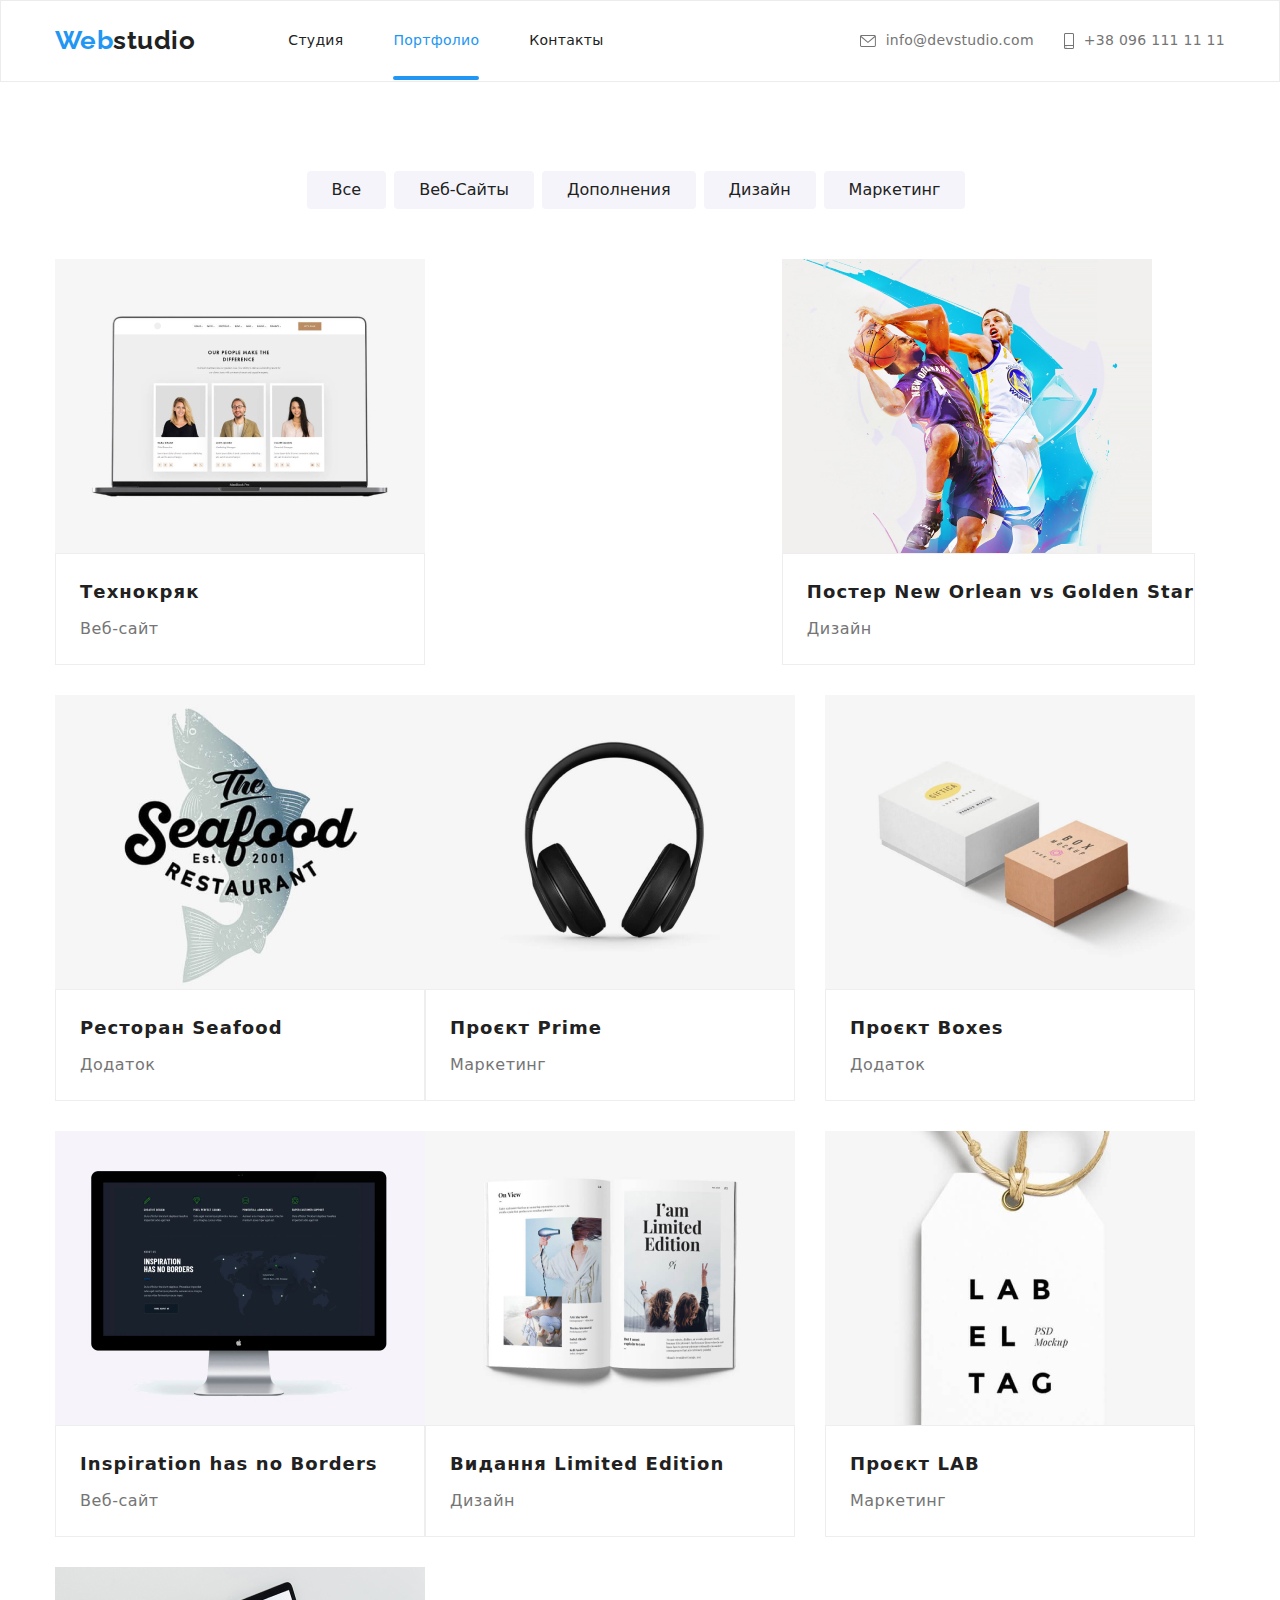
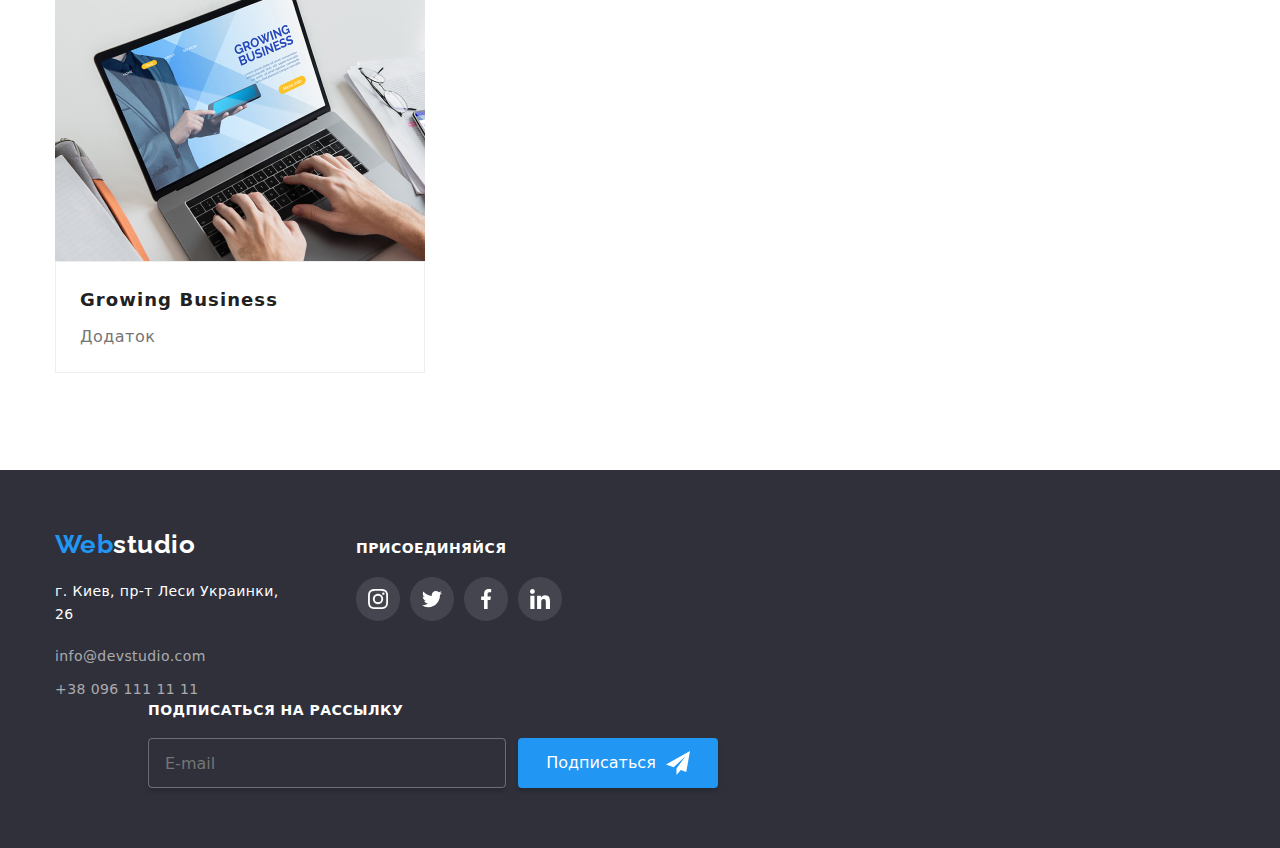
==== commit bc2b8814: "corrected spelling mistake" ====
--- a/portfolio.html
+++ b/portfolio.html
@@ -29,9 +29,9 @@
               <a href="./index.html" class="link">Студия</a>
             </li>
             <li class="item">
-              <a href="./portfolio.html" class="link link-current">Партфолио</a>
-            </li>
-            <li class="item"><a href="" class="link">Кантакты</a></li>
+              <a href="./portfolio.html" class="link link-current">Портфолио</a>
+            </li>
+            <li class="item"><a href="" class="link">Контакты</a></li>
           </ul>
         </nav>
         <address class="address-header">
